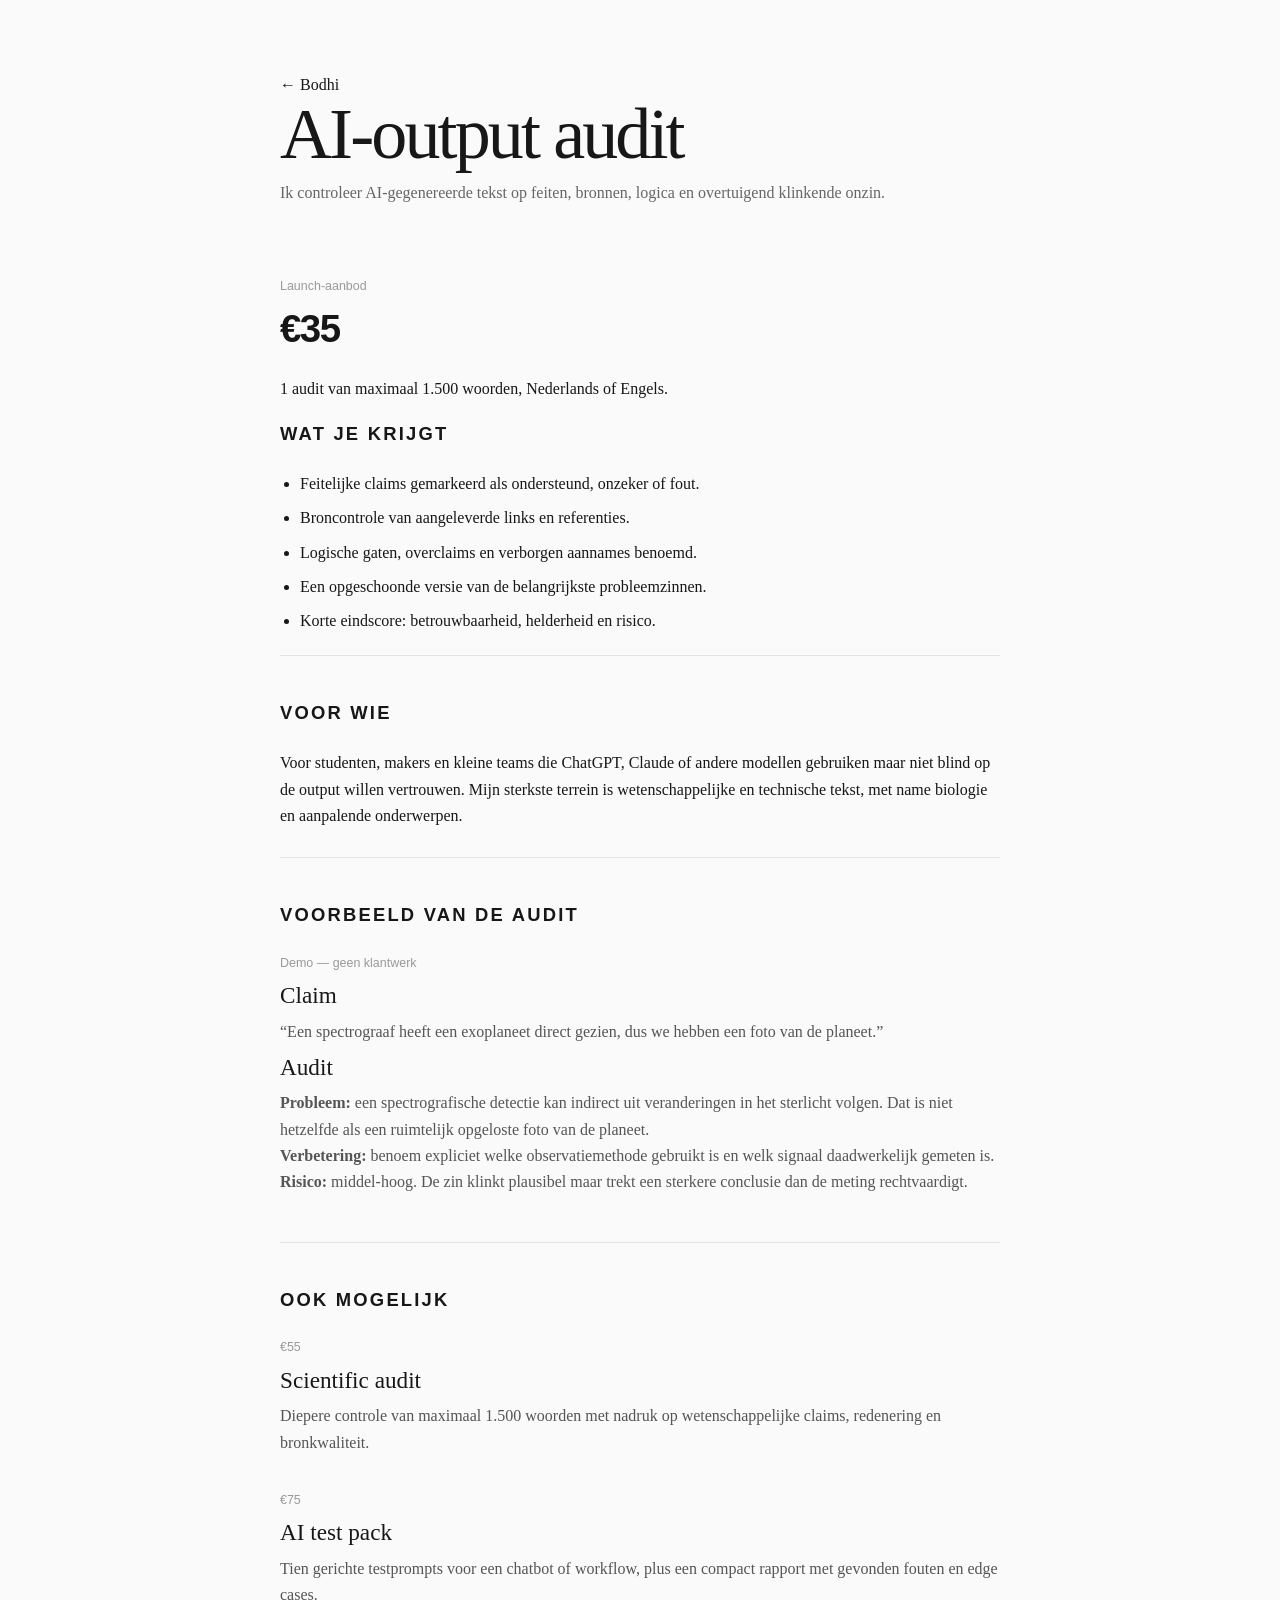
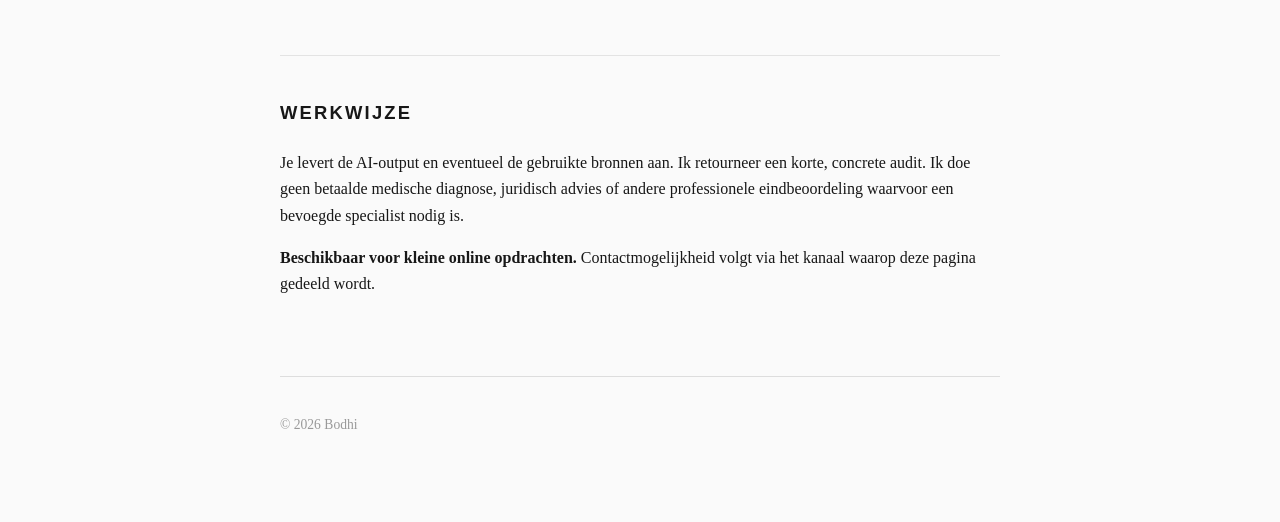
==== ai-audit.html @ 84d84bd4 "Add online AI evaluation service page" ====
<!DOCTYPE html>
<html lang="nl">
<head>
  <meta charset="UTF-8" />
  <meta name="viewport" content="width=device-width, initial-scale=1.0" />
  <title>AI-output audit — Bodhi</title>
  <meta name="description" content="Snelle onafhankelijke audit van AI-gegenereerde Nederlandse en wetenschappelijke tekst: feiten, bronnen, logica en formulering." />
  <link rel="stylesheet" href="style.css" />
</head>
<body>
  <main>
    <header>
      <a class="back-link" href="index.html">← Bodhi</a>
      <h1>AI-output audit</h1>
      <p>Ik controleer AI-gegenereerde tekst op feiten, bronnen, logica en overtuigend klinkende onzin.</p>
    </header>

    <section class="service-hero">
      <div class="price-card">
        <div class="meta">Launch-aanbod</div>
        <div class="price">€35</div>
        <p>1 audit van maximaal 1.500 woorden, Nederlands of Engels.</p>
      </div>
      <div>
        <h2>Wat je krijgt</h2>
        <ul class="clean-list">
          <li>Feitelijke claims gemarkeerd als ondersteund, onzeker of fout.</li>
          <li>Broncontrole van aangeleverde links en referenties.</li>
          <li>Logische gaten, overclaims en verborgen aannames benoemd.</li>
          <li>Een opgeschoonde versie van de belangrijkste probleemzinnen.</li>
          <li>Korte eindscore: betrouwbaarheid, helderheid en risico.</li>
        </ul>
      </div>
    </section>

    <section>
      <h2>Voor wie</h2>
      <p>Voor studenten, makers en kleine teams die ChatGPT, Claude of andere modellen gebruiken maar niet blind op de output willen vertrouwen. Mijn sterkste terrein is wetenschappelijke en technische tekst, met name biologie en aanpalende onderwerpen.</p>
    </section>

    <section>
      <h2>Voorbeeld van de audit</h2>
      <article class="audit-example">
        <div class="meta">Demo — geen klantwerk</div>
        <h3>Claim</h3>
        <p>“Een spectrograaf heeft een exoplaneet direct gezien, dus we hebben een foto van de planeet.”</p>
        <h3>Audit</h3>
        <p><strong>Probleem:</strong> een spectrografische detectie kan indirect uit veranderingen in het sterlicht volgen. Dat is niet hetzelfde als een ruimtelijk opgeloste foto van de planeet.</p>
        <p><strong>Verbetering:</strong> benoem expliciet welke observatiemethode gebruikt is en welk signaal daadwerkelijk gemeten is.</p>
        <p><strong>Risico:</strong> middel-hoog. De zin klinkt plausibel maar trekt een sterkere conclusie dan de meting rechtvaardigt.</p>
      </article>
    </section>

    <section>
      <h2>Ook mogelijk</h2>
      <div class="offer-grid">
        <article>
          <div class="meta">€55</div>
          <h3>Scientific audit</h3>
          <p>Diepere controle van maximaal 1.500 woorden met nadruk op wetenschappelijke claims, redenering en bronkwaliteit.</p>
        </article>
        <article>
          <div class="meta">€75</div>
          <h3>AI test pack</h3>
          <p>Tien gerichte testprompts voor een chatbot of workflow, plus een compact rapport met gevonden fouten en edge cases.</p>
        </article>
      </div>
    </section>

    <section>
      <h2>Werkwijze</h2>
      <p>Je levert de AI-output en eventueel de gebruikte bronnen aan. Ik retourneer een korte, concrete audit. Ik doe geen betaalde medische diagnose, juridisch advies of andere professionele eindbeoordeling waarvoor een bevoegde specialist nodig is.</p>
      <p class="cta-note"><strong>Beschikbaar voor kleine online opdrachten.</strong> Contactmogelijkheid volgt via het kanaal waarop deze pagina gedeeld wordt.</p>
    </section>

    <footer>
      <p>© 2026 Bodhi</p>
    </footer>
  </main>
</body>
</html>
---- style.css ----
* {
  box-sizing: border-box;
}

html {
  scroll-behavior: smooth;
}

body {
  margin: 0;
  font-family: Georgia, "Times New Roman", serif;
  background: #fafafa;
  color: #171717;
  line-height: 1.65;
}

main {
  width: min(720px, calc(100% - 40px));
  margin: 0 auto;
  padding: 72px 0;
}

header {
  margin-bottom: 28px;
}

h1 {
  margin: 0;
  font-size: clamp(2.5rem, 8vw, 4.5rem);
  font-weight: 500;
  letter-spacing: -0.04em;
  line-height: 1.02;
}

header p {
  margin: 8px 0 0;
  color: #666;
}

nav {
  display: flex;
  gap: 20px;
  padding: 18px 0 36px;
  border-bottom: 1px solid #ddd;
}

a {
  color: inherit;
  text-decoration: none;
}

nav a {
  color: #555;
}

a:hover {
  text-decoration: underline;
  text-underline-offset: 4px;
}

section {
  padding: 42px 0 12px;
}

section + section {
  border-top: 1px solid #e3e3e3;
}

h2 {
  margin: 0 0 22px;
  font-size: 1.15rem;
  font-family: Arial, Helvetica, sans-serif;
  text-transform: uppercase;
  letter-spacing: 0.12em;
}

article {
  margin-bottom: 34px;
}

article h3 {
  margin: 3px 0 4px;
  font-size: 1.45rem;
  font-weight: 500;
}

article p {
  margin: 0;
  color: #555;
}

.meta {
  font-family: Arial, Helvetica, sans-serif;
  font-size: 0.78rem;
  color: #999;
}

.offer-hero {
  padding-top: 18px;
}

.offer-hero p {
  max-width: 620px;
  font-size: 1.08rem;
  color: #444;
}

.price {
  margin-bottom: 14px;
  font-family: Arial, Helvetica, sans-serif;
  font-size: 2.4rem;
  font-weight: 700;
  letter-spacing: -0.04em;
}

.price span {
  font-size: 0.95rem;
  font-weight: 400;
  color: #777;
  letter-spacing: 0;
}

.button {
  display: inline-block;
  margin-top: 10px;
  padding: 11px 16px;
  border: 1px solid #171717;
  border-radius: 4px;
  font-family: Arial, Helvetica, sans-serif;
  font-size: 0.9rem;
}

.button:hover {
  text-decoration: none;
  background: #171717;
  color: #fafafa;
}

.clean-list {
  margin: 0;
  padding-left: 20px;
}

.clean-list li {
  margin-bottom: 8px;
}

.muted {
  color: #777;
}

footer {
  margin-top: 50px;
  padding-top: 24px;
  border-top: 1px solid #ddd;
  color: #999;
  font-size: 0.85rem;
}

@media (max-width: 520px) {
  main {
    padding-top: 42px;
  }

  nav {
    gap: 14px;
    flex-wrap: wrap;
  }
}
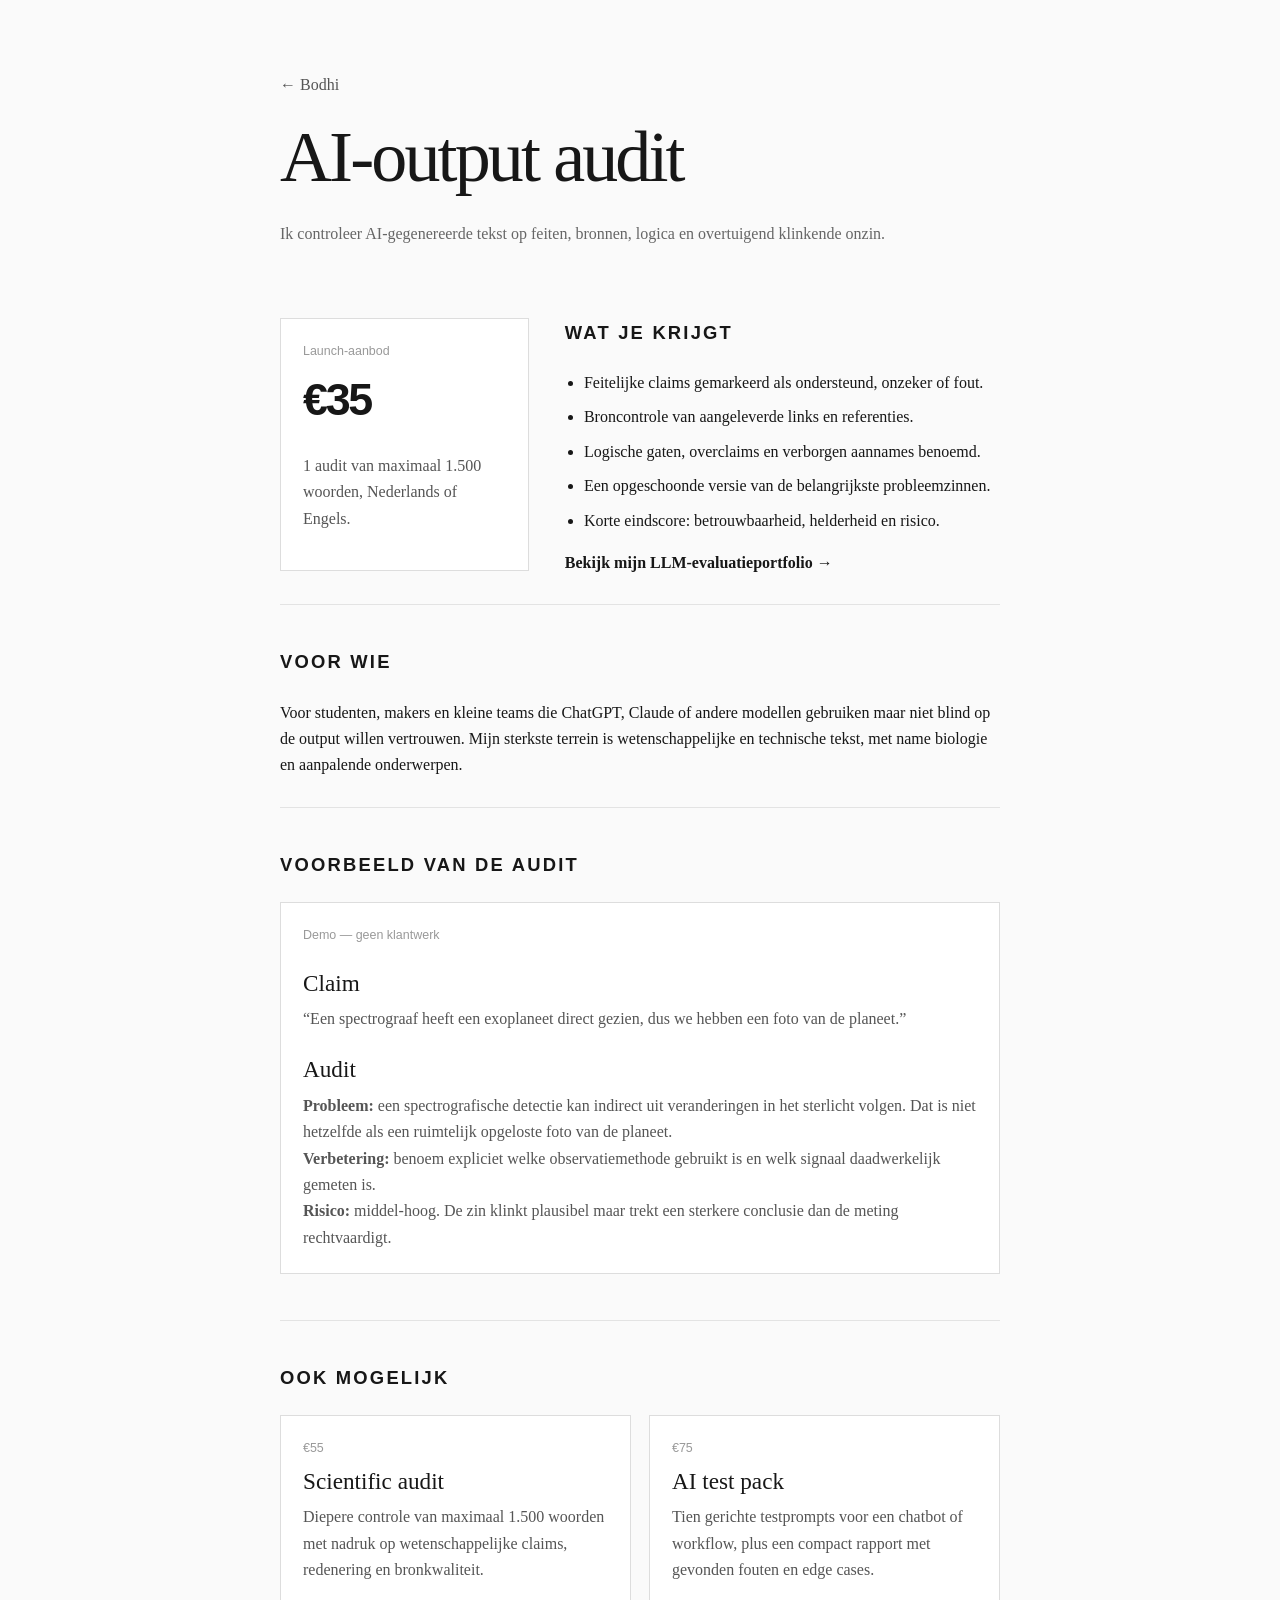
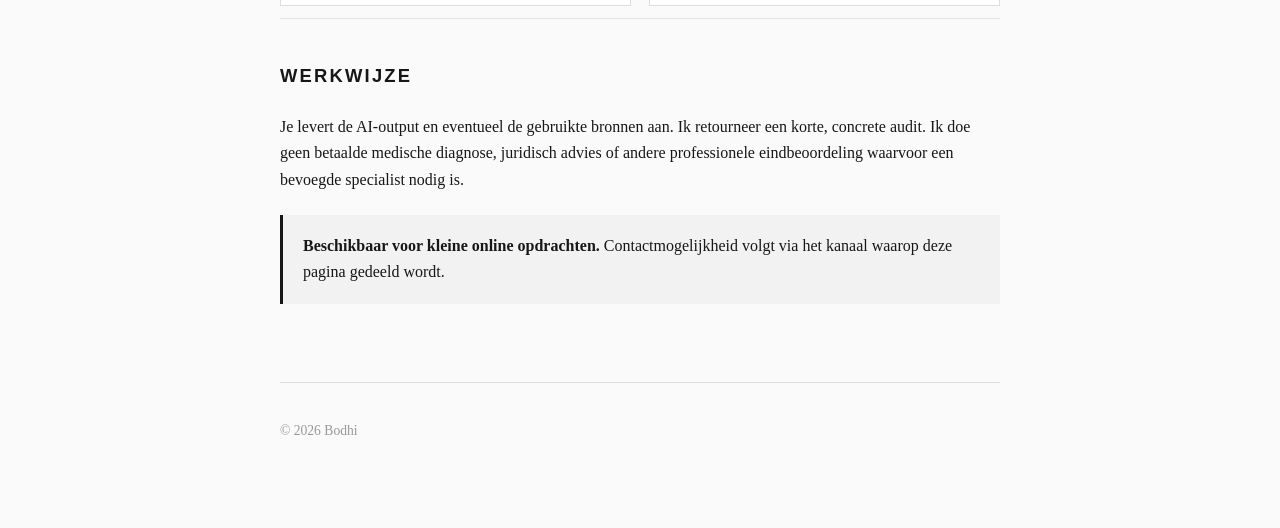
==== commit 2a9cee3f: "Link public LLM evaluation portfolio" ====
--- a/ai-audit.html
+++ b/ai-audit.html
@@ -30,6 +30,7 @@
           <li>Een opgeschoonde versie van de belangrijkste probleemzinnen.</li>
           <li>Korte eindscore: betrouwbaarheid, helderheid en risico.</li>
         </ul>
+        <p><a href="llm-evaluation.html"><strong>Bekijk mijn LLM-evaluatieportfolio →</strong></a></p>
       </div>
     </section>
 
--- a/style.css
+++ b/style.css
@@ -29,11 +29,10 @@
   font-size: clamp(2.5rem, 8vw, 4.5rem);
   font-weight: 500;
   letter-spacing: -0.04em;
-  line-height: 1.02;
 }
 
 header p {
-  margin: 8px 0 0;
+  margin: 4px 0 0;
   color: #666;
 }
 
@@ -49,7 +48,8 @@
   text-decoration: none;
 }
 
-nav a {
+nav a,
+.back-link {
   color: #555;
 }
 
@@ -95,58 +95,63 @@
   color: #999;
 }
 
-.offer-hero {
-  padding-top: 18px;
+.service-hero {
+  display: grid;
+  grid-template-columns: minmax(180px, 0.8fr) 1.4fr;
+  gap: 36px;
+  align-items: start;
 }
 
-.offer-hero p {
-  max-width: 620px;
-  font-size: 1.08rem;
-  color: #444;
+.price-card,
+.audit-example,
+.offer-grid article {
+  border: 1px solid #ddd;
+  padding: 22px;
+  background: #fff;
 }
 
 .price {
-  margin-bottom: 14px;
+  margin: 2px 0 4px;
   font-family: Arial, Helvetica, sans-serif;
-  font-size: 2.4rem;
+  font-size: 2.8rem;
   font-weight: 700;
-  letter-spacing: -0.04em;
+  letter-spacing: -0.05em;
 }
 
-.price span {
-  font-size: 0.95rem;
-  font-weight: 400;
-  color: #777;
-  letter-spacing: 0;
-}
-
-.button {
-  display: inline-block;
-  margin-top: 10px;
-  padding: 11px 16px;
-  border: 1px solid #171717;
-  border-radius: 4px;
-  font-family: Arial, Helvetica, sans-serif;
-  font-size: 0.9rem;
-}
-
-.button:hover {
-  text-decoration: none;
-  background: #171717;
-  color: #fafafa;
+.price-card p,
+.audit-example p,
+.offer-grid article p {
+  color: #555;
 }
 
 .clean-list {
   margin: 0;
-  padding-left: 20px;
+  padding-left: 1.2rem;
 }
 
-.clean-list li {
-  margin-bottom: 8px;
+.clean-list li + li {
+  margin-top: 8px;
 }
 
-.muted {
-  color: #777;
+.audit-example h3 {
+  margin-top: 18px;
+}
+
+.offer-grid {
+  display: grid;
+  grid-template-columns: repeat(2, minmax(0, 1fr));
+  gap: 18px;
+}
+
+.offer-grid article {
+  margin: 0;
+}
+
+.cta-note {
+  margin-top: 22px;
+  padding: 18px 20px;
+  border-left: 3px solid #171717;
+  background: #f2f2f2;
 }
 
 footer {
@@ -157,7 +162,7 @@
   font-size: 0.85rem;
 }
 
-@media (max-width: 520px) {
+@media (max-width: 620px) {
   main {
     padding-top: 42px;
   }
@@ -166,4 +171,9 @@
     gap: 14px;
     flex-wrap: wrap;
   }
+
+  .service-hero,
+  .offer-grid {
+    grid-template-columns: 1fr;
+  }
 }
